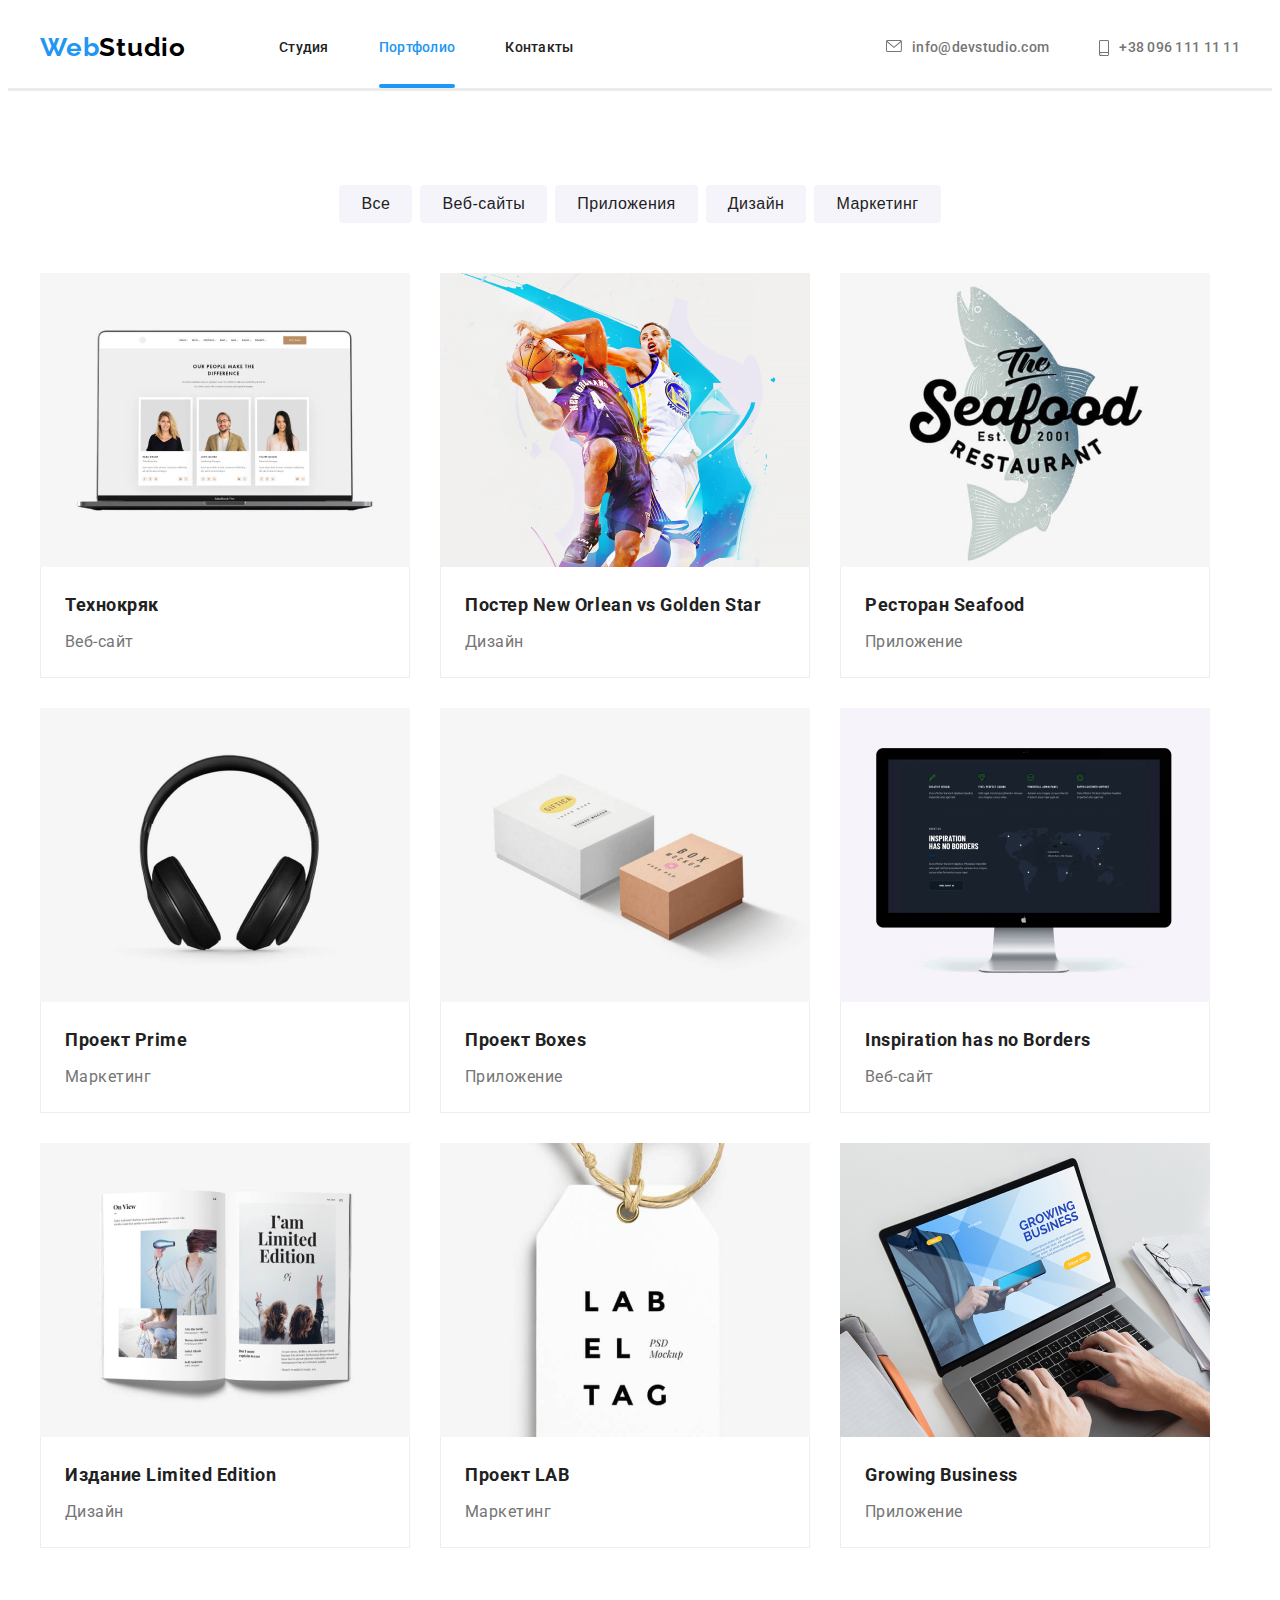
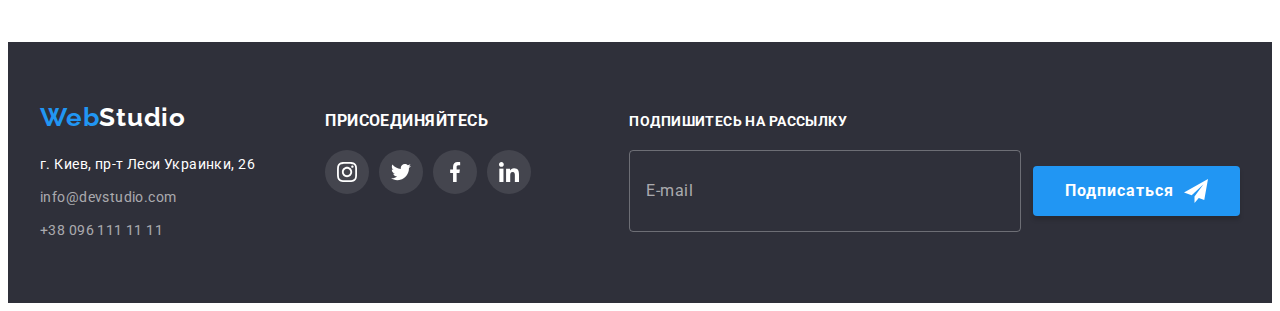
==== portfolio.html @ 28b3771f "added hw-06 files" ====
<!DOCTYPE html>
<html lang="ru">

<head>
    <meta charset="UTF-8">
    <meta http-equiv="X-UA-Compatible" content="IE=edge">
    <meta name="viewport" content="width=device-width, initial-scale=1.0">
    <title>Вебстудия</title>
    <link rel="stylesheet" href="https://cdnjs.cloudflare.com/ajax/libs/modern-normalize/1.0.0/modern-normalize.css"
        integrity="sha512-Zx6MlUMKSVJoQ+83OwhdILe8cSEsCzfqThJd7J/VA2UrK6Ctj85p+xzqfyuNXE5B1k25uUdmJ2OzItbBy9GHAQ=="
        crossorigin="anonymous" />
    <link rel="preconnect" href="https://fonts.gstatic.com">
    <link href="https://fonts.googleapis.com/css2?family=Raleway:wght@700&family=Roboto:wght@400;500;700;900&display=swap"
        rel="stylesheet">
    <link rel="stylesheet" href="./CSS/styles.css">
</head>
<body>
    <header class="header">
        <div class="container">
            <nav class="menu">
                <a class="link logo" href="index.html"><span class="logo-web-part">Web</span>Studio</a>
                <ul class="navigation-list list">
                    <li class="navigation-item">
                        <a class="navigation-link link" href="./index.html">Студия</a>
                    </li>
                    <li class="navigation-item">
                        <a class="active-navigation-link navigation-link link" href="./portfolio.html">Портфолио</a>
                    </li>
                    <li class="navigation-item">
                        <a class="navigation-link link" href="">Контакты</a>
                    </li>
                </ul>
            </nav>
            <ul class="contact-list list">
                <li class="header-contact">
                    <a class="header-contacts link" href="mailto:info@devstudio.com">
                        <svg width="16" height="12" class="contact-icons">
                            <use href="./images/sprite.svg#icon-envelope"></use>
                        </svg>
                        info@devstudio.com</a>
                </li>
                <li class="header-contact">
                    <a class="header-contacts link" href="tel:+380961111111">
                        <svg width="10" height="16" class="contact-icons">
                            <use href="./images/sprite.svg#icon-smartphone"></use>
                        </svg>
                        +38 096 111 11 11</a>
                </li>
            </ul>
            </div>
            </header>
    <main>
        <!-- PORTFOLIO -->
        <section class="section">
            <div class="container">
                <h1 class="portfolio visually-hidden">Портфолио</h1>
                <ul class="portfolio-btn-list list">
                    <li class="portfolio-btn-list-item">
                        <button class="portfolio-btn" type="button">Все</button>
                    </li>
                    <li class="portfolio-btn-list-item">
                        <button class="portfolio-btn" type="button">Веб-сайты</button>
                    </li>
                    <li class="portfolio-btn-list-item">
                        <button class="portfolio-btn" type="button">Приложения</button>
                    </li>
                    <li class="portfolio-btn-list-item">
                        <button class="portfolio-btn" type="button">Дизайн</button>
                    </li>
                    <li class="portfolio-btn-list-item">
                        <button class="portfolio-btn" type="button">Маркетинг</button>
                    </li>
                </ul>
                <ul class="portfolio-list list">
                    <li class="portfolio-list-item">
                        <a class="portfolio-item-link link" href="">
                            <div class="portfolio-overlay_container">
                            <img src="./images/portfolio/portfolio-1.jpg" alt="Ноутбук" width="370" height="294">
                            <p class="portfolio_overlay">
                                Технокряк это современная площадка распространения коронавируса. Компании используют эту платформу для цифрового
                                шпионажа и атак на защищённые сервера конкурентов.
                            </p>
                            </div>
                            <div class="portfolio-subtitle-wrapper">
                                <h2 class="portfolio-item">Технокряк</h2>
                                <p class="portfolio-subtitle">Веб-сайт</p>
                            </div>
                        </a>
                    </li>
                    <li class="portfolio-list-item">
                        <a class="portfolio-item-link link" href="">
                            <div class="portfolio-overlay_container">
                            <img src="./images/portfolio/portfolio-2.jpg" alt="Баскетболисты на постере" width="370" height="294">
                            <p class="portfolio_overlay">
                                Технокряк это современная площадка распространения коронавируса. Компании используют эту платформу для цифрового
                                шпионажа и атак на защищённые сервера конкурентов.
                            </p>
                            </div>
                            <div class="portfolio-subtitle-wrapper">
                                <h2 class="portfolio-item">Постер New Orlean vs Golden Star</h2>
                                <p class="portfolio-subtitle">Дизайн</p>
                            </div>
                        </a>
                    </li>
                    <li class="portfolio-list-item">
                        <a class="portfolio-item-link link" href="">
                            <div class="portfolio-overlay_container">
                            <img src="./images/portfolio/portfolio-3.jpg" alt="Логотип ресторана" width="370" height="294">
                            <p class="portfolio_overlay">
                                Технокряк это современная площадка распространения коронавируса. Компании используют эту платформу для цифрового
                                шпионажа и атак на защищённые сервера конкурентов.
                            </p>
                            </div>
                            <div class="portfolio-subtitle-wrapper">
                                <h2 class="portfolio-item">Ресторан Seafood</h2>
                                <p class="portfolio-subtitle">Приложение</p>
                            </div>
                        </a>
                    </li>
                    <li class="portfolio-list-item">
                        <a class="portfolio-item-link link" href="">
                            <div class="portfolio-overlay_container">
                            <img src="./images/portfolio/portfolio-4.jpg" alt="Наушники" width="370" height="294">
                            <p class="portfolio_overlay">
                                Технокряк это современная площадка распространения коронавируса. Компании используют эту платформу для цифрового
                                шпионажа и атак на защищённые сервера конкурентов.
                            </p>
                            </div>
                            <div class="portfolio-subtitle-wrapper">
                                <h2 class="portfolio-item">Проект Prime</h2>
                                <p class="portfolio-subtitle">Маркетинг</p>
                            </div>
                        </a>             
                        </li>
                    <li class="portfolio-list-item">
                        <a class="portfolio-item-link link" href="">
                            <div class="portfolio-overlay_container">
                            <img src="./images/portfolio/portfolio-5.jpg" alt="2 коробки" width="370" height="294">
                            <p class="portfolio_overlay">
                                Технокряк это современная площадка распространения коронавируса. Компании используют эту платформу для цифрового
                                шпионажа и атак на защищённые сервера конкурентов.
                            </p>
                            </div>
                            <div class="portfolio-subtitle-wrapper">
                                <h2 class="portfolio-item">Проект Boxes</h2>
                                <p class="portfolio-subtitle">Приложение</p>
                            </div>
                        </a>
                    </li>
                    <li class="portfolio-list-item">
                        <a class="portfolio-item-link link" href="">
                            <div class="portfolio-overlay_container">
                            <img src="./images/portfolio/portfolio-6.jpg" alt="Монитор" width="370" height="294">
                            <p class="portfolio_overlay">
                                Технокряк это современная площадка распространения коронавируса. Компании используют эту платформу для цифрового
                                шпионажа и атак на защищённые сервера конкурентов.
                            </p>
                            </div>
                            <div class="portfolio-subtitle-wrapper">
                                <h2 class="portfolio-item">Inspiration has no Borders</h2>
                                <p class="portfolio-subtitle">Веб-сайт</p>
                            </div>
                        </a>          
                    </li>
                    <li class="portfolio-list-item">
                        <a class="portfolio-item-link link" href="">
                            <div class="portfolio-overlay_container">
                            <img src="./images/portfolio/portfolio-7.jpg" alt="Разворот книги" width="370" height="294">
                            <p class="portfolio_overlay">
                                Технокряк это современная площадка распространения коронавируса. Компании используют эту платформу для цифрового
                                шпионажа и атак на защищённые сервера конкурентов.
                            </p>
                            </div>
                            <div class="portfolio-subtitle-wrapper">
                                <h2 class="portfolio-item">Издание Limited Edition</h2>
                                <p class="portfolio-subtitle">Дизайн</p>
                            </div>
                        </a>           
                    </li>
                    <li class="portfolio-list-item">
                        <a class="portfolio-item-link link" href="">
                            <div class="portfolio-overlay_container">
                            <img src="./images/portfolio/portfolio-8.jpg" alt="бирка на веревке" width="370" height="294">
                            <p class="portfolio_overlay">
                                Технокряк это современная площадка распространения коронавируса. Компании используют эту платформу для цифрового
                                шпионажа и атак на защищённые сервера конкурентов.
                            </p>
                            </div>
                            <div class="portfolio-subtitle-wrapper">
                                <h2 class="portfolio-item">Проект LAB</h2>
                                <p class="portfolio-subtitle">Маркетинг</p>
                            </div>
                        </a>              
                        </li>
                    <li class="portfolio-list-item">
                        <a class="portfolio-item-link link" href="">
                            <div class="portfolio-overlay_container">
                            <img src="./images/portfolio/portfolio-9.jpg" alt="работа за ноутбуком" width="370" height="294">
                            <p class="portfolio_overlay">
                                Технокряк это современная площадка распространения коронавируса. Компании используют эту платформу для цифрового
                                шпионажа и атак на защищённые сервера конкурентов.
                            </p>
                            </div>
                            <div class="portfolio-subtitle-wrapper">
                                <h2 class="portfolio-item">Growing Business</h2>
                                <p class="portfolio-subtitle">Приложение</p>
                            </div>
                        </a>
                    </li>
                </ul>
            </div>
        </section>
    </main>
    <footer class="footer">
        <div class="container">
            <div class="internal-links">
                <a class="link logo logo-footer" href="index.html"><span class="logo-web-part">Web</span>Studio</a>
                <address class="footer-contacts-list">
                    <ul class="list">
                        <li class="footer-contacts-list-item">
                            <a class="link address" href="https://goo.gl/maps/49gHyc8vdsA3i8d18"
                                rel="noopener noreferrer">г. Киев, пр-т
                                Леси Украинки, 26</a>
                        </li>
                        <li class="footer-contacts-list-item">
                            <a class="link footer-contacts" href="mailto:info@devstudio.com">info@devstudio.com</a>
                        </li>
                        <li class="footer-contacts-list-item">
                            <a class="link footer-contacts" href="tel:+380961111111">+38 096 111 11 11</a>
                        </li>
                    </ul>
                </address>
            </div>
            <div class="join-us-links-list">
                <h3 class="join-us-caption">Присоединяйтесь</h3>
                <ul class="footer-social-links-list list">
                    <li class="footer-social-link-item">
                        <a class="footer-social-link link" href="">
                            <svg class="footer-social-link-icon" width="20" height="20">
                                <use href="./images/sprite.svg#icon-instagram"></use>
                            </svg>
                        </a>
                    </li>
                    <li class="footer-social-link-item">
                        <a class="footer-social-link link" href="">
                            <svg class="footer-social-link-icon" width="20" height="20">
                                <use href="./images/sprite.svg#icon-twitter"></use>
                            </svg>
                        </a>
                    </li>
                    <li class="footer-social-link-item">
                        <a class="footer-social-link link" href="">
                            <svg class="footer-social-link-icon" width="20" height="20">
                                <use href="./images/sprite.svg#icon-facebook"></use>
                            </svg>
                        </a>
                    </li>
                    <li class="footer-social-link-item">
                        <a class="footer-social-link link" href="">
                            <svg class="footer-social-link-icon" width="20" height="20">
                                <use href="./images/sprite.svg#icon-linkedin"></use>
                            </svg>
                        </a>
                    </li>
                </ul>
            </div>
            <div class="subscribe-container">
                <p class="subscribe-caption">Подпишитесь на рассылку</p>
                <form class="subscribe" action="#" autocomplete="off">
                    <label>
                        <input class="subscribe-input" type="email" name="subscribe-email" placeholder="E-mail" required>
                    </label>
                    <button class="modal-btn" type="submit">
                        Подписаться
                        <svg class="telegram-img" width="24" height="24">
                            <use href="./images/sprite.svg#icon-icon-send"></use>
                        </svg>
                    </button>
                </form>
            </div>
        </div>
    </footer>
    </body>
    
    </html>
---- CSS/styles.css ----
:root {
  --main-font: 'Roboto', sans-serif;
  --main-color: #212121;
  --secondary-color: #757575;
  --accent-color: #2196f3;
  --accent-button: #188ce8;
  --main-lite-color: #ffffff;
  --background-light-color: #f5f4fa;
  --background-dark-color: #2f303a;
  --main-dark-color: #000000;
  --icon-color: #afb1b8;
  --time-function: cubic-bezier(0.4, 0, 0.2, 1);
}

p,
h1,
h2,
h3,
h4,
h5,
h6 {
  margin: 0;
}

ul,
ol {
  padding: 0;
  margin: 0;
}

img {
  display: block;
  max-width: 100%;
  height: auto;
}

.visually-hidden {
  position: absolute;
  width: 1px;
  height: 1px;
  margin: -1px;
  padding: 0;
  overflow: hidden;
  border: 0;
  clip: rect(0, 0, 0, 0);
}

body {
  font-family: var(--main-font);
  color: var(--main-color);
  background-color: var(-main-lite-color);
  font-size: 14px;
}

*::before,
*::after {
  box-sizing: border-box;
}

.link {
  text-decoration: none;
}

.list {
  list-style: none;
}

/* Цвет контура при фокусе заменен на акцентный цвет для поддержания стилистики сайта) */
/* :focus {
  outline-color: var(--accent-color);
} */

/* ================COMPONENTS============= */
.logo {
  font-family: 'Raleway', sans-serif;
  font-weight: 700;
  font-size: 26px;
  line-height: 1.19;
  color: var(--main-dark-color);
  letter-spacing: 0.03em;
}

.logo-footer {
  color: var(--main-lite-color);
}

.logo-web-part {
  color: var(--accent-color);
}

.title {
  font-weight: 700;
  font-size: 36px;
  line-height: 1.17;
  letter-spacing: 0.03em;
  margin: 0 auto 50px;
  text-align: center;
}

.container {
  width: 1200px;
  margin: 0 auto;
  padding: 0 15px;
}

.section {
  padding: 94px 0px;
}

/* hover/focus link-stile*/
.header-contacts:hover,
.header-contacts:focus,
.navigation-link:hover,
.navigation-link:focus,
.address:hover,
.address:focus,
.footer-contacts:hover,
.footer-contacts:focus {
  color: var(--accent-color);
}

/* ================END COMPONENTS============= */

/* ================HEADER============= */
.header {
  background-color: var(--main-lite-color);
  border-bottom: #ececec solid;
}
.header .container {
  display: flex;
  align-items: center;
}

.header .logo {
  margin-right: 93px;
  display: block;
  padding-top: 24px;
  padding-bottom: 25px;
}

.menu {
  display: flex;
  align-items: center;
}

.navigation-list {
  display: flex;
}

.navigation-link {
  display: block;
  font-weight: 500;
  line-height: 1.14;
  letter-spacing: 0.02em;
  color: var(--main-color);
  padding: 32px 0;
  transition: color 250ms --time-function;
  position: relative;
}

.navigation-item:not(:last-child) {
  margin-right: 50px;
}

.active-navigation-link {
  color: var(--accent-color);
  /* position: relative; */
}

.navigation-link::after {
  content: '';
  background-color: var(--accent-color);
  display: block;
  width: 100%;
  height: 4px;
  border-radius: 2px;
  position: absolute;
  bottom: 0;
  transform: scaleX(0);
  transition: transform 250ms;
}

.navigation-link:hover::after,
.navigation-link:focus::after {
  transform: scaleX(1);
}

.active-navigation-link::after {
  content: '';
  background-color: var(--accent-color);
  display: block;
  width: 100%;
  height: 4px;
  border-radius: 2px;
  position: absolute;
  bottom: 0;
  transform: scale(1);
}

.contact-list {
  display: flex;
  margin-left: auto;
}

.contact-icons {
  vertical-align: middle;
  margin-right: 10px;
  fill: currentColor;
}

.header-contact:not(:last-child) {
  margin-right: 50px;
}

.header-contacts {
  display: flex;
  font-weight: 500;
  line-height: 1.14;
  letter-spacing: 0.02em;
  color: var(--secondary-color);
  padding: 32px 0;
  transition: color 250ms --time-function;
}

/* ================END HEADER============= */

/* ================HERO============= */
.hero {
  background-color: var(--background-dark-color);
  background-image: linear-gradient(
      rgba(47, 48, 58, 0.4),
      rgba(47, 48, 58, 0.4)
    ),
    url(../images/hero/hero-bcgr-img.jpg);
  padding: 200px 0;
  max-width: 1600px;
  background-repeat: no-repeat;
  background-size: cover;
  margin: 0 auto;
}

.main-title {
  font-weight: 900;
  font-size: 44px;
  line-height: 1.36;
  letter-spacing: 0.06em;
  text-transform: uppercase;
  color: var(--main-lite-color);
  width: 696px;
  text-align: center;
  margin: 0 auto;
}

.modal-btn {
  display: block;
  background-color: var(--accent-color);
  font-weight: 700;
  font-size: 16px;
  line-height: 1.87;
  align-items: center;
  text-align: center;
  letter-spacing: 0.06em;
  color: var(--main-lite-color);
  font-family: inherit;
  border: 0;
  border-radius: 4px;
  min-width: 200px;
  padding: 10px 32px;
  margin: 30px auto 0;
  transition: background-color 250ms --time-function;
  box-shadow: 0px 4px 4px rgba(0, 0, 0, 0.15);
}

.modal-btn:hover,
.modal-btn:focus {
  background-color: var(--accent-button);
  cursor: pointer;
}

/* ================END HERO============= */

/* ================ABOUT============= */
.about-list {
  display: flex;
}

.about-element {
  width: 270px;
}

.about-element:not(:last-child) {
  margin-right: 30px;
}

.about-img-containers {
  display: flex;
  justify-content: center;
  align-items: center;
  border-radius: 4px;
  height: 120px;
  margin-bottom: 30px;
  background-color: var(--background-light-color);
}

.about-list-item {
  font-weight: 700;
  line-height: 1.14;
  letter-spacing: 0.03em;
  text-transform: uppercase;
  margin-bottom: 10px;
}

.about-list-text {
  font-weight: 400;
  line-height: 1.71;
  letter-spacing: 0.03em;
  color: var(--secondary-color);
}

/* ================END ABOUT============= */

/* ================WHAT WE DO============= */
.section + .what-we-do {
  padding-top: 0;
}

.we-do-list {
  display: flex;
  justify-content: space-between;
}

.we-do_item {
  position: relative;
}

.we-do_decription {
  display: flex;
  position: absolute;
  width: 100%;
  height: 70px;
  justify-content: center;
  align-items: center;
  font-weight: 700;
  font-size: 14px;
  line-height: 1.14;
  letter-spacing: 0.03em;
  color: var(--main-lite-color);
  text-align: center;
  text-transform: uppercase;
  bottom: 0;
  left: 0;
  background: rgba(47, 48, 58, 0.8);
}

/* ================WHAT WE DO============= */

/* ================TEAM============= */
.team-list {
  display: flex;
  flex-wrap: wrap;
  margin-left: -30px;
  margin-top: -30px;
}

.team-member-card {
  flex-basis: calc (100% / 4 - 30px);
  margin-left: 30px;
  margin-top: 30px;
  background-color: var(--main-lite-color);
  border-radius: 0px 0px 4px 4px;
  box-shadow: 0px 1px 3px rgba(0, 0, 0, 0.12), 0px 1px 1px rgba(0, 0, 0, 0.14),
    0px 2px 1px rgba(0, 0, 0, 0.2);
  width: 270px;
}

.team-member-wrapper {
  padding: 30px 32px;
}

.team-members {
  font-weight: 500;
  font-size: 16px;
  line-height: 1.19;
  letter-spacing: 0.03em;
  text-align: center;
}

.member-porofession {
  font-weight: 400;
  font-size: 16px;
  line-height: 1.19;
  letter-spacing: 0.03em;
  color: var(--secondary-color);
  text-align: center;
  margin-top: 10px;
}

.team {
  background-color: var(--background-light-color);
}

.social-links-list {
  display: flex;
  margin-top: 16px;
  justify-content: space-between;
}

.social-link {
  display: flex;
  justify-content: center;
  align-items: center;
  border-radius: 50%;
  width: 44px;
  height: 44px;
  color: var(--icon-color);
  transition: background-color 250ms --time-function,
    color 250ms --time-function;
}

.social-link-icon {
  fill: currentColor;
}

.social-link:hover,
.social-link:focus {
  background-color: var(--accent-color);
  color: var(--main-lite-color);
}

/* ================END TEAM============= */

/* ================CLIENTS============= */
.clients-list {
  display: flex;
  justify-content: space-between;
}

.client-link {
  display: flex;
  justify-content: center;
  align-items: center;
  width: 170px;
  height: 90px;
  border: 1px solid var(--icon-color);
  border-radius: 4px;
  color: var(--icon-color);
  transition: border-color 250ms --time-function, color 250ms --time-function;
}

.client-icon {
  fill: currentColor;
}

.client-link:hover,
.client-link:focus {
  border-color: var(--accent-color);
  color: var(--accent-color);
}

/* ================END CLIENTS============= */

/* ================FOOTER============= */
.footer {
  padding: 60px 0;
  background-color: var(--background-dark-color);
}

.footer .container {
  display: flex;
  align-items: baseline;
}

.internal-links {
  margin-right: 70px;
}

.footer-contacts-list {
  display: block;
  font-style: normal;
  font-weight: 400;
  line-height: 1.71;
  letter-spacing: 0.03em;
  margin-top: 20px;
}

.address {
  color: var(--main-lite-color);
  transition: color 250ms --time-function;
}

.footer-contacts {
  display: block;
  font-weight: 400;
  line-height: 1.71;
  letter-spacing: 0.03em;
  color: rgba(255, 255, 255, 0.6);
  transition: color 250ms --time-function;
}

.footer-contacts-list-item:not(:last-child) {
  margin-bottom: 9px;
}

.join-us-links-list {
  width: 206px;
  height: 80px;
}

.join-us-caption {
  font-weight: 700;
  line-height: 1.14;
  letter-spacing: 0.03em;
  text-transform: uppercase;
  margin-bottom: 20px;
  color: var(--main-lite-color);
}

.footer-social-links-list {
  display: flex;
  justify-content: space-between;
}

.footer-social-link {
  display: flex;
  width: 44px;
  height: 44px;
  border-radius: 50%;
  justify-content: center;
  align-items: center;
  background: rgba(255, 255, 255, 0.1);
  transition: background-color 250ms --time-function;
}

.footer-social-link-icon {
  fill: var(--main-lite-color);
}

.footer-social-link:hover,
.footer-social-link:focus {
  background-color: var(--accent-color);
}

.subscribe-container {
  margin-left: auto;
}

.subscribe-caption {
  font-weight: 700;
  line-height: 1.14;
  letter-spacing: 0.03em;
  text-transform: uppercase;
  margin-bottom: 20px;
  color: var(--main-lite-color);
}

.subscribe {
  display: flex;
  align-items: center;
}

.subscribe-input {
  display: block;
  width: 358px;
  height: 50px;
  border: 1px solid rgba(255, 255, 255, 0.3);
  border-radius: 4px;
  background-color: transparent;
  padding: 15px 16px;
  margin-right: 12px;
  color: var(--main-lite-color);
  font-family: inherit;
  font-weight: 400;
  font-size: 16px;
  line-height: 1.25;
  letter-spacing: 0.03em;
  transition: border-color 250ms var(--time-function);
}

.subscribe-input::placeholder {
  color: rgba(255, 255, 255, 0.6);
}

.subscribe-input:focus {
  border-color: var(--accent-color);
  outline: none;
}

.subscribe .modal-btn {
  display: flex;
  align-items: center;
  margin-top: 0;
}

.telegram-img {
  margin-left: 10px;
}
/* ================END FOOTER============= */

/* *************** portfolio.html **************** */

/* ================PORTFOLIO============= */

.portfolio-btn-list {
  display: flex;
  justify-content: center;
  margin-bottom: 50px;
}

.portfolio-btn {
  font-weight: 500;
  font-size: 16px;
  line-height: 1.63;
  text-align: center;
  letter-spacing: 0.03em;
  color: var(--main-color);
  border: 0;
  background-color: var(--background-light-color);
  border-radius: 4px;
  padding: 6px 22px;
  transition: color 250ms --time-function,
    background-color 250ms --time-function, box-shadow 250ms --time-function;
}

.portfolio-btn-list-item:not(:last-child) {
  margin-right: 8px;
}

.portfolio-btn:hover,
.portfolio-btn:focus {
  color: var(--main-lite-color);
  cursor: pointer;
  background-color: var(--accent-color);
  box-shadow: 0px 3px 1px rgba(0, 0, 0, 0.1), 0px 1px 2px rgba(0, 0, 0, 0.08),
    0px 2px 2px rgba(0, 0, 0, 0.12);
}

.portfolio-list {
  display: flex;
  flex-wrap: wrap;
  margin-left: -30px;
  margin-top: -30px;
}

.portfolio-list-item {
  margin-left: 30px;
  margin-top: 30px;
  flex-basis: calc (100% / 3 - 30px);
}

.portfolio-item-link {
  display: block;
  transition: box-shadow 250ms --time-function;
}

.portfolio-item-link:hover,
.portfolio-item-link:focus {
  box-shadow: 0px 1px 1px rgba(0, 0, 0, 0.12), 0px 4px 4px rgba(0, 0, 0, 0.06),
    1px 4px 6px rgba(0, 0, 0, 0.16);
}

.portfolio-overlay_container {
  position: relative;
  overflow: hidden;
}

.portfolio_overlay {
  position: absolute;
  height: 294px;
  left: 0;
  top: 0;
  transform: translateY(101%);
  transition: transform 250ms;
  background: rgba(33, 150, 243, 0.9);
  width: 370px;
  padding: 63px 24px;
  font-size: 18px;
  line-height: 1.56;
  vertical-align: top;
  letter-spacing: 0.03em;
  color: var(--main-lite-color);
  overflow: auto;
  /* overflow: hidden; */
}

.portfolio-item-link:hover .portfolio_overlay,
.portfolio-item-link:focus .portfolio_overlay {
  transform: translateY(0);
}

.portfolio-subtitle-wrapper {
  border: 1px solid #eeeeee;
  border-top: none;
  padding: 20px 24px;
}

.portfolio-item {
  font-weight: 700;
  font-size: 18px;
  line-height: 2;
  letter-spacing: 0.03em;
  margin-bottom: 4px;
  color: var(--main-color);
}

.portfolio-subtitle {
  font-size: 16px;
  line-height: 1.87;
  letter-spacing: 0.03em;
  color: var(--secondary-color);
}
/* ================END PORTFOLIO============= */

/* ================MODAL BTN============= */
.backdrop {
  position: fixed;
  top: 0;
  left: 0;
  width: 100vw;
  height: 100vh;
  background-color: rgba(0, 0, 0, 0.5);
}

.is-hidden {
  opacity: 0;
  visibility: hidden;
  pointer-events: none;
  transition: 250ms;
}

.is-hidden .modal {
  transform: translate(-50%, -50%) scale(0.5);
}

.modal {
  position: absolute;
  width: 528px;
  height: 581px;
  background-color: var(--main-lite-color);
  left: 50%;
  top: 50%;
  transform: translate(-50%, -50%) scale(1);
  box-shadow: 0px 1px 3px rgba(0, 0, 0, 0.12), 0px 1px 1px rgba(0, 0, 0, 0.14),
    0px 2px 1px rgba(0, 0, 0, 0.2);
  border-radius: 4px;
  transition: transform 250ms --time-function;
}

.modal-form {
  display: flex;
  flex-direction: column;
  padding: 40px;
}

.modal-form-name {
  font-weight: bold;
  font-size: 20px;
  line-height: 23px;
  text-align: center;
  letter-spacing: 0.03em;
  color: var(--main-color);
  margin-bottom: 12px;
}

.modal-form_input {
  width: 100%;
  height: 40px;
  border: 1px solid rgba(33, 33, 33, 0.2);
  border-radius: 4px;
  padding-left: 42px;
  transition: border-color 250ms var(--time-function);
}

.modal-form_input:focus,
.modal-form_textarea:focus {
  outline: none;
  border-color: var(--accent-color);
}

.modal-form_input:focus + .modal-form_icon {
  fill: var(--accent-color);
}

.acceptanse {
  display: flex;
  align-items: center;
  font-family: inherit;
  font-weight: 400;
  font-size: 14px;
  line-height: 1.71;
  letter-spacing: 0.03em;
  color: var(--secondary-color);
}

.acceptanse::before {
  content: '';
  display: block;
  height: 16px;
  width: 16px;
  border: 1px solid var(--main-color);
  border-radius: 2px;
  margin-right: 7px;
}

.therm-checkbox:checked + .acceptanse::before {
  background-image: url('../images/Vector.svg');
  background-repeat: no-repeat;
  background-position: center;
  background-color: var(--accent-color);
  border-color: var(--accent-color);
}

.therm-checkbox:focus + .acceptanse::before {
  border-color: var(--accent-color);
}

.terms-link {
  font-family: inherit;
  font-weight: 400;
  font-size: 14px;
  line-height: 1.71;
  letter-spacing: 0.03em;
  color: var(--accent-color);
}

.modal-form_label {
  font-family: inherit;
  font-weight: 400;
  font-size: 12px;
  line-height: 1.17;
  letter-spacing: 0.01em;
  color: var(--secondary-color);
  margin-bottom: 4px;
}

.modal-form_input-wrapper {
  margin-bottom: 10px;
  position: relative;
}

.modal-form_icon {
  position: absolute;
  left: 12px;
  top: 50%;
  transform: translateY(-50%);
  transition: fill 250ms var(--time-function);
}

form .modal-btn {
  align-self: center;
}

.modal-form_textarea {
  width: 100%;
  height: 120px;
  border: 1px solid rgba(33, 33, 33, 0.2);
  border-radius: 4px;
  padding: 12px 16px;
  margin-bottom: 20px;
  resize: none;
}

.modal-form_textarea::placeholder {
  color: rgba(117, 117, 117, 0.5);
}

.modal-checkbox_line {
  display: flex;
  margin-left: auto;
  margin-right: auto;
}

.close_modal-btn_button {
  position: absolute;
  display: flex;
  justify-content: center;
  align-items: center;
  border-radius: 50%;
  width: 30px;
  height: 30px;
  background: var(--main-lite-color);
  border: 1px solid rgba(0, 0, 0, 0.1);
  cursor: pointer;
  top: 8px;
  right: 8px;
  transition: fill 250ms var(--time-function);
}

.close_modal-btn_button:focus,
.close_modal-btn_button:hover {
  fill: var(--accent-color);
}
/* ================END MODAL BTN============= */ ;
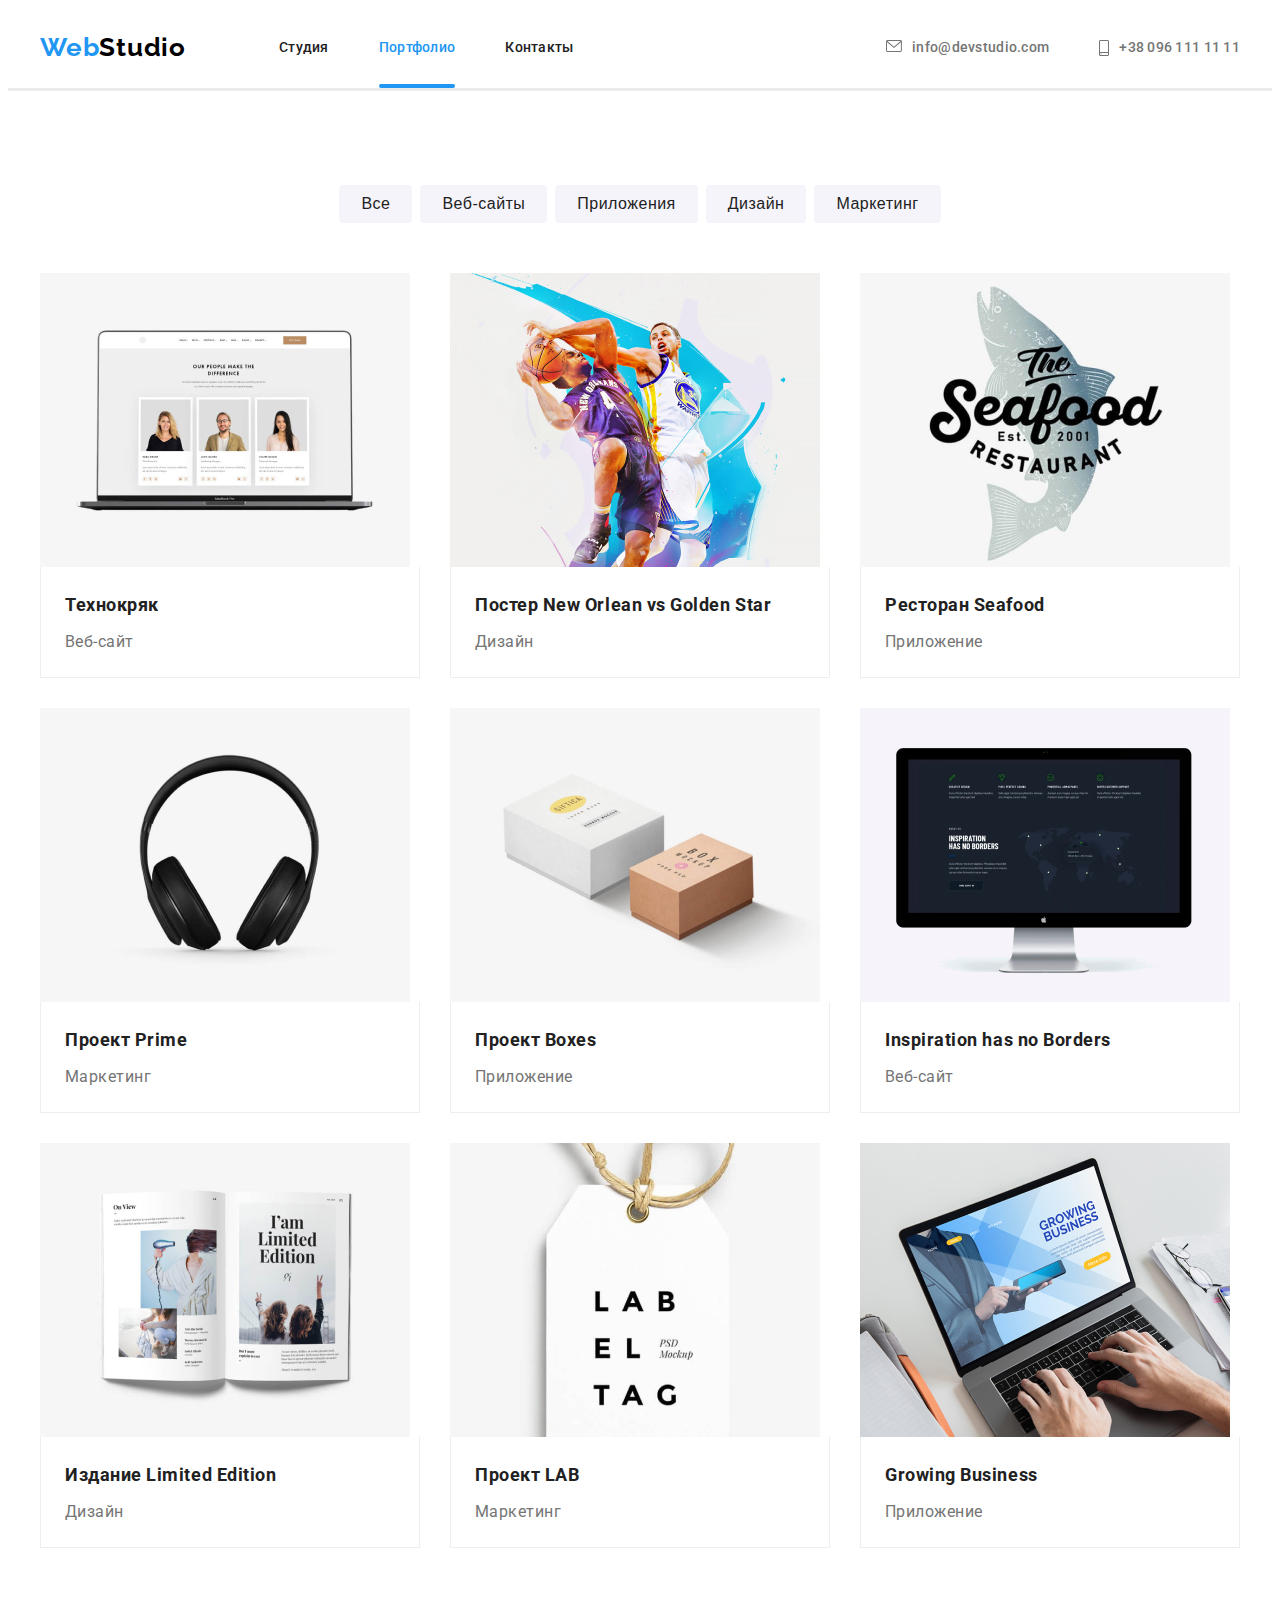
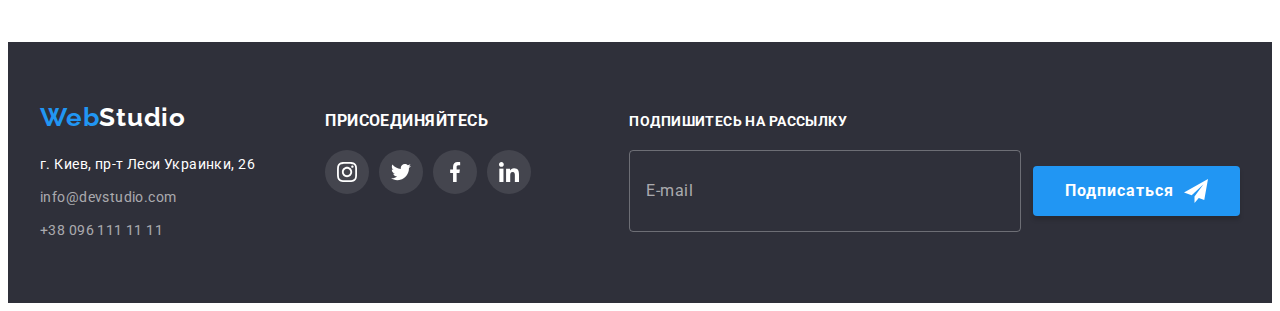
==== commit 6103625f: "stiles in .scss" ====
--- a/portfolio.html
+++ b/portfolio.html
@@ -12,6 +12,7 @@
     <link rel="preconnect" href="https://fonts.gstatic.com">
     <link href="https://fonts.googleapis.com/css2?family=Raleway:wght@700&family=Roboto:wght@400;500;700;900&display=swap"
         rel="stylesheet">
+    <link rel="stylesheet" href="./CSS/main.min.css">
     <link rel="stylesheet" href="./CSS/styles.css">
 </head>
 <body>
@@ -211,75 +212,76 @@
             </div>
         </section>
     </main>
-    <footer class="footer">
-        <div class="container">
-            <div class="internal-links">
-                <a class="link logo logo-footer" href="index.html"><span class="logo-web-part">Web</span>Studio</a>
-                <address class="footer-contacts-list">
-                    <ul class="list">
-                        <li class="footer-contacts-list-item">
-                            <a class="link address" href="https://goo.gl/maps/49gHyc8vdsA3i8d18"
-                                rel="noopener noreferrer">г. Киев, пр-т
-                                Леси Украинки, 26</a>
-                        </li>
-                        <li class="footer-contacts-list-item">
-                            <a class="link footer-contacts" href="mailto:info@devstudio.com">info@devstudio.com</a>
-                        </li>
-                        <li class="footer-contacts-list-item">
-                            <a class="link footer-contacts" href="tel:+380961111111">+38 096 111 11 11</a>
+        <!--FOOTER-->
+        <footer class="footer">
+            <div class="container">
+                <div class="internal-links">
+                    <a class="link logo logo-footer" href="index.html"><span class="logo-web-part">Web</span>Studio</a>
+                    <address class="footer-contacts-list">
+                        <ul class="list">
+                            <li class="footer-contacts-list-item">
+                                <a class="link address" href="https://goo.gl/maps/49gHyc8vdsA3i8d18"
+                                    rel="noopener noreferrer">г. Киев, пр-т
+                                    Леси Украинки, 26</a>
+                            </li>
+                            <li class="footer-contacts-list-item">
+                                <a class="link footer-contacts" href="mailto:info@devstudio.com">info@devstudio.com</a>
+                            </li>
+                            <li class="footer-contacts-list-item">
+                                <a class="link footer-contacts" href="tel:+380961111111">+38 096 111 11 11</a>
+                            </li>
+                        </ul>
+                    </address>
+                </div>
+                <div class="join-us-links-list">
+                    <h3 class="join-us-caption">Присоединяйтесь</h3>
+                    <ul class="footer-social-links-list list">
+                        <li class="footer-social-link-item">
+                            <a class="footer__social-link social-link link" href="">
+                                <svg class="footer-social-link-icon" width="20" height="20">
+                                    <use href="./images/sprite.svg#icon-instagram"></use>
+                                </svg>
+                            </a>
+                        </li>
+                        <li class="footer-social-link-item">
+                            <a class="footer__social-link social-link link" href="">
+                                <svg class="footer-social-link-icon" width="20" height="20">
+                                    <use href="./images/sprite.svg#icon-twitter"></use>
+                                </svg>
+                            </a>
+                        </li>
+                        <li class="footer-social-link-item">
+                            <a class="footer__social-link social-link link" href="">
+                                <svg class="footer-social-link-icon" width="20" height="20">
+                                    <use href="./images/sprite.svg#icon-facebook"></use>
+                                </svg>
+                            </a>
+                        </li>
+                        <li class="footer-social-link-item">
+                            <a class="footer__social-link social-link link" href="">
+                                <svg class="footer-social-link-icon" width="20" height="20">
+                                    <use href="./images/sprite.svg#icon-linkedin"></use>
+                                </svg>
+                            </a>
                         </li>
                     </ul>
-                </address>
+                </div>
+                <div class="subscribe-container">
+                    <p class="subscribe-caption">Подпишитесь на рассылку</p>
+                    <form class="subscribe" action="#" autocomplete="off">
+                        <label>
+                            <input class="subscribe-input" type="email" name="subscribe-email" placeholder="E-mail" required>
+                        </label>
+                        <button class="modal-btn" type="submit">
+                            Подписаться
+                            <svg class="telegram-img" width="24" height="24">
+                                <use href="./images/sprite.svg#icon-icon-send"></use>
+                            </svg>
+                        </button>
+                    </form>
+                </div>
             </div>
-            <div class="join-us-links-list">
-                <h3 class="join-us-caption">Присоединяйтесь</h3>
-                <ul class="footer-social-links-list list">
-                    <li class="footer-social-link-item">
-                        <a class="footer-social-link link" href="">
-                            <svg class="footer-social-link-icon" width="20" height="20">
-                                <use href="./images/sprite.svg#icon-instagram"></use>
-                            </svg>
-                        </a>
-                    </li>
-                    <li class="footer-social-link-item">
-                        <a class="footer-social-link link" href="">
-                            <svg class="footer-social-link-icon" width="20" height="20">
-                                <use href="./images/sprite.svg#icon-twitter"></use>
-                            </svg>
-                        </a>
-                    </li>
-                    <li class="footer-social-link-item">
-                        <a class="footer-social-link link" href="">
-                            <svg class="footer-social-link-icon" width="20" height="20">
-                                <use href="./images/sprite.svg#icon-facebook"></use>
-                            </svg>
-                        </a>
-                    </li>
-                    <li class="footer-social-link-item">
-                        <a class="footer-social-link link" href="">
-                            <svg class="footer-social-link-icon" width="20" height="20">
-                                <use href="./images/sprite.svg#icon-linkedin"></use>
-                            </svg>
-                        </a>
-                    </li>
-                </ul>
-            </div>
-            <div class="subscribe-container">
-                <p class="subscribe-caption">Подпишитесь на рассылку</p>
-                <form class="subscribe" action="#" autocomplete="off">
-                    <label>
-                        <input class="subscribe-input" type="email" name="subscribe-email" placeholder="E-mail" required>
-                    </label>
-                    <button class="modal-btn" type="submit">
-                        Подписаться
-                        <svg class="telegram-img" width="24" height="24">
-                            <use href="./images/sprite.svg#icon-icon-send"></use>
-                        </svg>
-                    </button>
-                </form>
-            </div>
-        </div>
-    </footer>
+        </footer>
     </body>
     
     </html>--- a/CSS/main.min.css
+++ b/CSS/main.min.css
@@ -0,0 +1,9 @@
+:root{--main-font: 'Roboto', sans-serif;--main-color: #212121;--secondary-color: #757575;--accent-color: #2196f3;--accent-button: #188ce8;--main-lite-color: #ffffff;--background-light-color: #f5f4fa;--background-dark-color: #2f303a;--main-dark-color: #000000;--icon-color: #afb1b8;--time-function: cubic-bezier(0.4, 0, 0.2, 1)}.visually-hidden{position:absolute;width:1px;height:1px;margin:-1px;padding:0;overflow:hidden;border:0;clip:rect(0, 0, 0, 0)}p,h1,h2,h3,h4,h5,h6{margin:0}ul,ol{padding:0;margin:0}img{display:block;max-width:100%;height:auto}body{font-family:var(--main-font);color:var(--main-color);background-color:var(-main-lite-color);font-size:14px}*::before,*::after{-webkit-box-sizing:border-box;box-sizing:border-box}.link{text-decoration:none}.list{list-style:none}.section{padding:94px 0px}.container{width:1200px;margin:0 auto;padding:0 15px}.logo{font-family:'Raleway', sans-serif;font-weight:700;font-size:26px;line-height:1.19;color:var(--main-dark-color);letter-spacing:0.03em}.header .logo{margin-right:93px;display:block;padding-top:24px;padding-bottom:25px}.logo-footer{color:var(--main-lite-color)}.logo-web-part{color:var(--accent-color)}.title{font-weight:700;font-size:36px;line-height:1.17;letter-spacing:0.03em;margin:0 auto 50px;text-align:center}.social-links-list{display:-webkit-box;display:-ms-flexbox;display:flex;margin-top:16px;-webkit-box-pack:justify;-ms-flex-pack:justify;justify-content:space-between}.social-link{display:-webkit-box;display:-ms-flexbox;display:flex;-webkit-box-pack:center;-ms-flex-pack:center;justify-content:center;-webkit-box-align:center;-ms-flex-align:center;align-items:center;border-radius:50%;width:44px;height:44px}.team__social-link{color:var(--icon-color);-webkit-transition:background-color 250ms --time-function,+ color 250ms --time-function;transition:background-color 250ms --time-function,+ color 250ms --time-function}.team__social-link:hover,.team__social-link:focus{background-color:var(--accent-color);color:var(--main-lite-color)}.social-link-icon{fill:currentColor}.footer-social-links-list{display:-webkit-box;display:-ms-flexbox;display:flex;-webkit-box-pack:justify;-ms-flex-pack:justify;justify-content:space-between}.footer__social-link{background:rgba(255,255,255,0.1);-webkit-transition:background-color 250ms --time-function;transition:background-color 250ms --time-function}.footer__social-link:hover,.footer__social-link:focus{background-color:var(--accent-color)}.footer-social-link-icon{fill:var(--main-lite-color)}.subscribe-container{margin-left:auto}.subscribe-caption{font-weight:700;line-height:1.14;letter-spacing:0.03em;text-transform:uppercase;margin-bottom:20px;color:var(--main-lite-color)}.subscribe{display:-webkit-box;display:-ms-flexbox;display:flex;-webkit-box-align:center;-ms-flex-align:center;align-items:center}.subscribe-input{display:block;width:358px;height:50px;border:1px solid rgba(255,255,255,0.3);border-radius:4px;background-color:transparent;padding:15px 16px;margin-right:12px;color:var(--main-lite-color);font-family:inherit;font-weight:400;font-size:16px;line-height:1.25;letter-spacing:0.03em;-webkit-transition:border-color 250ms var(--time-function);transition:border-color 250ms var(--time-function)}.subscribe-input::-webkit-input-placeholder{color:rgba(255,255,255,0.6)}.subscribe-input:-ms-input-placeholder{color:rgba(255,255,255,0.6)}.subscribe-input::-ms-input-placeholder{color:rgba(255,255,255,0.6)}.subscribe-input::placeholder{color:rgba(255,255,255,0.6)}.subscribe-input:focus{border-color:var(--accent-color);outline:none}.subscribe .modal-btn{display:-webkit-box;display:-ms-flexbox;display:flex;-webkit-box-align:center;-ms-flex-align:center;align-items:center;margin-top:0}.telegram-img{margin-left:10px}.modal-btn{display:block;background-color:var(--accent-color);font-weight:700;font-size:16px;line-height:1.87;-webkit-box-align:center;-ms-flex-align:center;align-items:center;text-align:center;letter-spacing:0.06em;color:var(--main-lite-color);font-family:inherit;border:0;border-radius:4px;min-width:200px;padding:10px 32px;margin:30px auto 0;-webkit-transition:background-color 250ms --time-function;transition:background-color 250ms --time-function;-webkit-box-shadow:0px 4px 4px rgba(0,0,0,0.15);box-shadow:0px 4px 4px rgba(0,0,0,0.15)}.modal-btn:hover,.modal-btn:focus{background-color:var(--accent-button);cursor:pointer}.backdrop{position:fixed;top:0;left:0;width:100vw;height:100vh;background-color:rgba(0,0,0,0.5)}.is-hidden{opacity:0;visibility:hidden;pointer-events:none;-webkit-transition:250ms;transition:250ms}.is-hidden .modal{-webkit-transform:translate(-50%, -50%) scale(0.5);transform:translate(-50%, -50%) scale(0.5)}.modal{position:absolute;width:528px;height:581px;background-color:var(--main-lite-color);left:50%;top:50%;-webkit-transform:translate(-50%, -50%) scale(1);transform:translate(-50%, -50%) scale(1);-webkit-box-shadow:0px 1px 3px rgba(0,0,0,0.12),0px 1px 1px rgba(0,0,0,0.14),0px 2px 1px rgba(0,0,0,0.2);box-shadow:0px 1px 3px rgba(0,0,0,0.12),0px 1px 1px rgba(0,0,0,0.14),0px 2px 1px rgba(0,0,0,0.2);border-radius:4px;-webkit-transition:-webkit-transform 250ms var(--time-function);transition:-webkit-transform 250ms var(--time-function);transition:transform 250ms var(--time-function);transition:transform 250ms var(--time-function), -webkit-transform 250ms var(--time-function)}.close_modal-btn_button{position:absolute;display:-webkit-box;display:-ms-flexbox;display:flex;-webkit-box-pack:center;-ms-flex-pack:center;justify-content:center;-webkit-box-align:center;-ms-flex-align:center;align-items:center;border-radius:50%;width:30px;height:30px;background:var(--main-lite-color);border:1px solid rgba(0,0,0,0.1);cursor:pointer;top:8px;right:8px;-webkit-transition:fill 250ms var(--time-function);transition:fill 250ms var(--time-function)}.close_modal-btn_button:focus,.close_modal-btn_button:hover{fill:var(--accent-color)}.modal-form{display:-webkit-box;display:-ms-flexbox;display:flex;-webkit-box-orient:vertical;-webkit-box-direction:normal;-ms-flex-direction:column;flex-direction:column;padding:40px}.modal-form-name{font-weight:bold;font-size:20px;line-height:23px;text-align:center;letter-spacing:0.03em;color:var(--main-color);margin-bottom:12px}.modal-form_input{width:100%;height:40px;border:1px solid rgba(33,33,33,0.2);border-radius:4px;padding-left:42px;-webkit-transition:border-color 250ms var(--time-function);transition:border-color 250ms var(--time-function)}.modal-form_input:focus,.modal-form_textarea:focus{outline:none;border-color:var(--accent-color)}.modal-form_input:focus+.modal-form_icon{fill:var(--accent-color)}.acceptanse{display:-webkit-box;display:-ms-flexbox;display:flex;-webkit-box-align:center;-ms-flex-align:center;align-items:center;font-family:inherit;font-weight:400;font-size:14px;line-height:1.71;letter-spacing:0.03em;color:var(--secondary-color)}.acceptanse::before{content:'';display:block;height:16px;width:16px;border:1px solid var(--main-color);border-radius:2px;margin-right:7px}.therm-checkbox:checked+.acceptanse::before{background-image:url("../images/Vector.svg");background-repeat:no-repeat;background-position:center;background-color:var(--accent-color);border-color:var(--accent-color)}.therm-checkbox:focus+.acceptanse::before{border-color:var(--accent-color)}.terms-link{font-family:inherit;font-weight:400;font-size:14px;line-height:1.71;letter-spacing:0.03em;color:var(--accent-color)}.modal-form_label{font-family:inherit;font-weight:400;font-size:12px;line-height:1.17;letter-spacing:0.01em;color:var(--secondary-color);margin-bottom:4px}.modal-form_input-wrapper{margin-bottom:10px;position:relative}.modal-form_icon{position:absolute;left:12px;top:50%;-webkit-transform:translateY(-50%);transform:translateY(-50%);-webkit-transition:fill 250ms var(--time-function);transition:fill 250ms var(--time-function)}form .modal-btn{-ms-flex-item-align:center;-ms-grid-row-align:center;align-self:center}.modal-form_textarea{width:100%;height:120px;border:1px solid rgba(33,33,33,0.2);border-radius:4px;padding:12px 16px;margin-bottom:20px;resize:none}.modal-form_textarea::-webkit-input-placeholder{color:rgba(117,117,117,0.5)}.modal-form_textarea:-ms-input-placeholder{color:rgba(117,117,117,0.5)}.modal-form_textarea::-ms-input-placeholder{color:rgba(117,117,117,0.5)}.modal-form_textarea::placeholder{color:rgba(117,117,117,0.5)}.modal-checkbox_line{display:-webkit-box;display:-ms-flexbox;display:flex;margin-left:auto;margin-right:auto}.portfolio-btn-list{display:-webkit-box;display:-ms-flexbox;display:flex;-webkit-box-pack:center;-ms-flex-pack:center;justify-content:center;margin-bottom:50px}.portfolio-btn{font-weight:500;font-size:16px;line-height:1.63;text-align:center;letter-spacing:0.03em;color:var(--main-color);border:0;background-color:var(--background-light-color);border-radius:4px;padding:6px 22px;-webkit-transition:color 250ms --time-function,+ background-color 250ms --time-function, -webkit-box-shadow 250ms --time-function;transition:color 250ms --time-function,+ background-color 250ms --time-function, -webkit-box-shadow 250ms --time-function;transition:color 250ms --time-function,+ background-color 250ms --time-function, box-shadow 250ms --time-function;transition:color 250ms --time-function,+ background-color 250ms --time-function, box-shadow 250ms --time-function,+ -webkit-box-shadow 250ms --time-function}.portfolio-btn-list-item:not(:last-child){margin-right:8px}.portfolio-btn:hover,.portfolio-btn:focus{color:var(--main-lite-color);cursor:pointer;background-color:var(--accent-color);-webkit-box-shadow:0px 3px 1px rgba(0,0,0,0.1),0px 1px 2px rgba(0,0,0,0.08),0px 2px 2px rgba(0,0,0,0.12);box-shadow:0px 3px 1px rgba(0,0,0,0.1),0px 1px 2px rgba(0,0,0,0.08),0px 2px 2px rgba(0,0,0,0.12)}.portfolio-list{display:-webkit-box;display:-ms-flexbox;display:flex;-ms-flex-wrap:wrap;flex-wrap:wrap;margin-left:-30px;margin-top:-30px}.portfolio-list-item{margin-left:30px;margin-top:30px;-ms-flex-preferred-size:calc(100% / 3 - 30px);flex-basis:calc(100% / 3 - 30px)}.portfolio-item-link{display:block;-webkit-transition:-webkit-box-shadow 250ms --time-function;transition:-webkit-box-shadow 250ms --time-function;transition:box-shadow 250ms --time-function;transition:box-shadow 250ms --time-function, -webkit-box-shadow 250ms --time-function}.portfolio-item-link:hover,.portfolio-item-link:focus{-webkit-box-shadow:0px 1px 1px rgba(0,0,0,0.12),0px 4px 4px rgba(0,0,0,0.06),1px 4px 6px rgba(0,0,0,0.16);box-shadow:0px 1px 1px rgba(0,0,0,0.12),0px 4px 4px rgba(0,0,0,0.06),1px 4px 6px rgba(0,0,0,0.16)}.portfolio-subtitle-wrapper{border:1px solid #eeeeee;border-top:none;padding:20px 24px}.portfolio-item{font-weight:700;font-size:18px;line-height:2;letter-spacing:0.03em;margin-bottom:4px;color:var(--main-color)}.portfolio-subtitle{font-size:16px;line-height:1.87;letter-spacing:0.03em;color:var(--secondary-color)}.portfolio-overlay_container{position:relative;overflow:hidden}.portfolio_overlay{position:absolute;height:294px;left:0;top:0;-webkit-transform:translateY(101%);transform:translateY(101%);-webkit-transition:-webkit-transform 250ms;transition:-webkit-transform 250ms;transition:transform 250ms;transition:transform 250ms, -webkit-transform 250ms;background:rgba(33,150,243,0.9);width:370px;padding:63px 24px;font-size:18px;line-height:1.56;vertical-align:top;letter-spacing:0.03em;color:var(--main-lite-color);overflow:auto}.portfolio-item-link:hover .portfolio_overlay,.portfolio-item-link:focus .portfolio_overlay{-webkit-transform:translateY(0);transform:translateY(0)}.header{background-color:var(--main-lite-color);border-bottom:#ececec solid}.header .container{display:-webkit-box;display:-ms-flexbox;display:flex;-webkit-box-align:center;-ms-flex-align:center;align-items:center}.menu{display:-webkit-box;display:-ms-flexbox;display:flex;-webkit-box-align:center;-ms-flex-align:center;align-items:center}.navigation-list{display:-webkit-box;display:-ms-flexbox;display:flex}.navigation-link{display:block;font-weight:500;line-height:1.14;letter-spacing:0.02em;color:var(--main-color);padding:32px 0;-webkit-transition:color 250ms --time-function;transition:color 250ms --time-function;position:relative}.navigation-link:hover,.navigation-link:focus{color:var(--accent-color)}.navigation-item:not(:last-child){margin-right:50px}.active-navigation-link{color:var(--accent-color)}.navigation-link::after{content:'';background-color:var(--accent-color);display:block;width:100%;height:4px;border-radius:2px;position:absolute;bottom:0;-webkit-transform:scaleX(0);transform:scaleX(0);-webkit-transition:-webkit-transform 250ms;transition:-webkit-transform 250ms;transition:transform 250ms;transition:transform 250ms, -webkit-transform 250ms}.navigation-link:hover::after,.navigation-link:focus::after{-webkit-transform:scaleX(1);transform:scaleX(1)}.active-navigation-link::after{content:'';background-color:var(--accent-color);display:block;width:100%;height:4px;border-radius:2px;position:absolute;bottom:0;-webkit-transform:scale(1);transform:scale(1)}.contact-list{display:-webkit-box;display:-ms-flexbox;display:flex;margin-left:auto}.contact-icons{vertical-align:middle;margin-right:10px;fill:currentColor}.header-contact:not(:last-child){margin-right:50px}.header-contacts{display:-webkit-box;display:-ms-flexbox;display:flex;font-weight:500;line-height:1.14;letter-spacing:0.02em;color:var(--secondary-color);padding:32px 0;-webkit-transition:color 250ms --time-function;transition:color 250ms --time-function}.header-contacts:hover,.header-contacts:focus{color:var(--accent-color)}.hero{background-color:var(--background-dark-color);background-image:-webkit-gradient(linear, left top, left bottom, from(rgba(47,48,58,0.4)), to(rgba(47,48,58,0.4))),url(../images/hero/hero-bcgr-img.jpg);background-image:linear-gradient(rgba(47,48,58,0.4), rgba(47,48,58,0.4)),url(../images/hero/hero-bcgr-img.jpg);padding:200px 0;max-width:1600px;background-repeat:no-repeat;background-size:cover;margin:0 auto}.main-title{font-weight:900;font-size:44px;line-height:1.36;letter-spacing:0.06em;text-transform:uppercase;color:var(--main-lite-color);width:696px;text-align:center;margin:0 auto}.about-list{display:-webkit-box;display:-ms-flexbox;display:flex}.about-element{width:270px}.about-element:not(:last-child){margin-right:30px}.about-img-containers{display:-webkit-box;display:-ms-flexbox;display:flex;-webkit-box-pack:center;-ms-flex-pack:center;justify-content:center;-webkit-box-align:center;-ms-flex-align:center;align-items:center;border-radius:4px;height:120px;margin-bottom:30px;background-color:var(--background-light-color)}.about-list-item{font-weight:700;line-height:1.14;letter-spacing:0.03em;text-transform:uppercase;margin-bottom:10px}.about-list-text{font-weight:400;line-height:1.71;letter-spacing:0.03em;color:var(--secondary-color)}.section+.what-we-do{padding-top:0}.we-do-list{display:-webkit-box;display:-ms-flexbox;display:flex;-webkit-box-pack:justify;-ms-flex-pack:justify;justify-content:space-between}.we-do_item{position:relative}.we-do_decription{display:-webkit-box;display:-ms-flexbox;display:flex;position:absolute;width:100%;height:70px;-webkit-box-pack:center;-ms-flex-pack:center;justify-content:center;-webkit-box-align:center;-ms-flex-align:center;align-items:center;font-weight:700;font-size:14px;line-height:1.14;letter-spacing:0.03em;color:var(--main-lite-color);text-align:center;text-transform:uppercase;bottom:0;left:0;background:rgba(47,48,58,0.8)}.team-list{display:-webkit-box;display:-ms-flexbox;display:flex;-ms-flex-wrap:wrap;flex-wrap:wrap;margin-left:-30px;margin-top:-30px}.team-member-card{-ms-flex-preferred-size:calc(100% / 4 - 30px);flex-basis:calc(100% / 4 - 30px);margin-left:30px;margin-top:30px;background-color:var(--main-lite-color);border-radius:0px 0px 4px 4px;-webkit-box-shadow:0px 1px 3px rgba(0,0,0,0.12),0px 1px 1px rgba(0,0,0,0.14),0px 2px 1px rgba(0,0,0,0.2);box-shadow:0px 1px 3px rgba(0,0,0,0.12),0px 1px 1px rgba(0,0,0,0.14),0px 2px 1px rgba(0,0,0,0.2);width:270px}.team-member-wrapper{padding:30px 32px}.team-members{font-weight:500;font-size:16px;line-height:1.19;letter-spacing:0.03em;text-align:center}.member-porofession{font-weight:400;font-size:16px;line-height:1.19;letter-spacing:0.03em;color:var(--secondary-color);text-align:center;margin-top:10px}.team{background-color:var(--background-light-color)}.clients-list{display:-webkit-box;display:-ms-flexbox;display:flex;-webkit-box-pack:justify;-ms-flex-pack:justify;justify-content:space-between}.client-link{display:-webkit-box;display:-ms-flexbox;display:flex;-webkit-box-pack:center;-ms-flex-pack:center;justify-content:center;-webkit-box-align:center;-ms-flex-align:center;align-items:center;width:170px;height:90px;border:1px solid var(--icon-color);border-radius:4px;color:var(--icon-color);-webkit-transition:border-color 250ms --time-function, color 250ms --time-function;transition:border-color 250ms --time-function, color 250ms --time-function}.client-icon{fill:currentColor}.client-link:hover,.client-link:focus{border-color:var(--accent-color);color:var(--accent-color)}.footer{padding:60px 0;background-color:var(--background-dark-color)}.footer .container{display:-webkit-box;display:-ms-flexbox;display:flex;-webkit-box-align:baseline;-ms-flex-align:baseline;align-items:baseline}.internal-links{margin-right:70px}.footer-contacts-list{display:block;font-style:normal;font-weight:400;line-height:1.71;letter-spacing:0.03em;margin-top:20px}.address{color:var(--main-lite-color);-webkit-transition:color 250ms --time-function;transition:color 250ms --time-function}.address:hover,.address:focus{color:var(--accent-color)}.footer-contacts{display:block;font-weight:400;line-height:1.71;letter-spacing:0.03em;color:rgba(255,255,255,0.6);-webkit-transition:color 250ms --time-function;transition:color 250ms --time-function}.footer-contacts:hover,.footer-contacts:focus{color:var(--accent-color)}.footer-contacts-list-item:not(:last-child){margin-bottom:9px}.join-us-links-list{width:206px;height:80px}.join-us-caption{font-weight:700;line-height:1.14;letter-spacing:0.03em;text-transform:uppercase;margin-bottom:20px;color:var(--main-lite-color)}
+/*# sourceMappingURL=main.min.css.map */--- a/CSS/styles.css
+++ b/CSS/styles.css
@@ -1,4 +1,4 @@
-:root {
+/* :root {
   --main-font: 'Roboto', sans-serif;
   --main-color: #212121;
   --secondary-color: #757575;
@@ -10,9 +10,9 @@
   --main-dark-color: #000000;
   --icon-color: #afb1b8;
   --time-function: cubic-bezier(0.4, 0, 0.2, 1);
-}
-
-p,
+} */
+
+/* p,
 h1,
 h2,
 h3,
@@ -32,9 +32,9 @@
   display: block;
   max-width: 100%;
   height: auto;
-}
-
-.visually-hidden {
+} */
+
+/* .visually-hidden {
   position: absolute;
   width: 1px;
   height: 1px;
@@ -43,9 +43,9 @@
   overflow: hidden;
   border: 0;
   clip: rect(0, 0, 0, 0);
-}
-
-body {
+} */
+
+/* body {
   font-family: var(--main-font);
   color: var(--main-color);
   background-color: var(-main-lite-color);
@@ -63,7 +63,7 @@
 
 .list {
   list-style: none;
-}
+} */
 
 /* Цвет контура при фокусе заменен на акцентный цвет для поддержания стилистики сайта) */
 /* :focus {
@@ -71,7 +71,7 @@
 } */
 
 /* ================COMPONENTS============= */
-.logo {
+/* .logo {
   font-family: 'Raleway', sans-serif;
   font-weight: 700;
   font-size: 26px;
@@ -86,29 +86,29 @@
 
 .logo-web-part {
   color: var(--accent-color);
-}
-
-.title {
+} */
+
+/* .title {
   font-weight: 700;
   font-size: 36px;
   line-height: 1.17;
   letter-spacing: 0.03em;
   margin: 0 auto 50px;
   text-align: center;
-}
-
-.container {
+} */
+
+/* .container {
   width: 1200px;
   margin: 0 auto;
   padding: 0 15px;
-}
-
-.section {
+} */
+
+/* .section {
   padding: 94px 0px;
-}
+} */
 
 /* hover/focus link-stile*/
-.header-contacts:hover,
+/* .header-contacts:hover,
 .header-contacts:focus,
 .navigation-link:hover,
 .navigation-link:focus,
@@ -117,28 +117,28 @@
 .footer-contacts:hover,
 .footer-contacts:focus {
   color: var(--accent-color);
-}
+} */
 
 /* ================END COMPONENTS============= */
 
 /* ================HEADER============= */
-.header {
+/* .header {
   background-color: var(--main-lite-color);
   border-bottom: #ececec solid;
 }
 .header .container {
   display: flex;
   align-items: center;
-}
-
-.header .logo {
+} */
+
+/* .header .logo {
   margin-right: 93px;
   display: block;
   padding-top: 24px;
   padding-bottom: 25px;
-}
-
-.menu {
+} */
+
+/* .menu {
   display: flex;
   align-items: center;
 }
@@ -164,8 +164,7 @@
 
 .active-navigation-link {
   color: var(--accent-color);
-  /* position: relative; */
-}
+  }
 
 .navigation-link::after {
   content: '';
@@ -220,12 +219,12 @@
   color: var(--secondary-color);
   padding: 32px 0;
   transition: color 250ms --time-function;
-}
+} */
 
 /* ================END HEADER============= */
 
 /* ================HERO============= */
-.hero {
+/* .hero {
   background-color: var(--background-dark-color);
   background-image: linear-gradient(
       rgba(47, 48, 58, 0.4),
@@ -249,9 +248,9 @@
   width: 696px;
   text-align: center;
   margin: 0 auto;
-}
-
-.modal-btn {
+} */
+
+/* .modal-btn {
   display: block;
   background-color: var(--accent-color);
   font-weight: 700;
@@ -275,12 +274,12 @@
 .modal-btn:focus {
   background-color: var(--accent-button);
   cursor: pointer;
-}
+} */
 
 /* ================END HERO============= */
 
 /* ================ABOUT============= */
-.about-list {
+/* .about-list {
   display: flex;
 }
 
@@ -315,12 +314,12 @@
   line-height: 1.71;
   letter-spacing: 0.03em;
   color: var(--secondary-color);
-}
+} */
 
 /* ================END ABOUT============= */
 
 /* ================WHAT WE DO============= */
-.section + .what-we-do {
+/* .section + .what-we-do {
   padding-top: 0;
 }
 
@@ -350,12 +349,12 @@
   bottom: 0;
   left: 0;
   background: rgba(47, 48, 58, 0.8);
-}
+} */
 
 /* ================WHAT WE DO============= */
 
 /* ================TEAM============= */
-.team-list {
+/* .team-list {
   display: flex;
   flex-wrap: wrap;
   margin-left: -30px;
@@ -397,9 +396,9 @@
 
 .team {
   background-color: var(--background-light-color);
-}
-
-.social-links-list {
+} */
+
+/* .social-links-list {
   display: flex;
   margin-top: 16px;
   justify-content: space-between;
@@ -425,12 +424,12 @@
 .social-link:focus {
   background-color: var(--accent-color);
   color: var(--main-lite-color);
-}
+} */
 
 /* ================END TEAM============= */
 
 /* ================CLIENTS============= */
-.clients-list {
+/* .clients-list {
   display: flex;
   justify-content: space-between;
 }
@@ -455,12 +454,12 @@
 .client-link:focus {
   border-color: var(--accent-color);
   color: var(--accent-color);
-}
+} */
 
 /* ================END CLIENTS============= */
 
 /* ================FOOTER============= */
-.footer {
+/* .footer {
   padding: 60px 0;
   background-color: var(--background-dark-color);
 }
@@ -513,34 +512,9 @@
   text-transform: uppercase;
   margin-bottom: 20px;
   color: var(--main-lite-color);
-}
-
-.footer-social-links-list {
-  display: flex;
-  justify-content: space-between;
-}
-
-.footer-social-link {
-  display: flex;
-  width: 44px;
-  height: 44px;
-  border-radius: 50%;
-  justify-content: center;
-  align-items: center;
-  background: rgba(255, 255, 255, 0.1);
-  transition: background-color 250ms --time-function;
-}
-
-.footer-social-link-icon {
-  fill: var(--main-lite-color);
-}
-
-.footer-social-link:hover,
-.footer-social-link:focus {
-  background-color: var(--accent-color);
-}
-
-.subscribe-container {
+} */
+
+/* .subscribe-container {
   margin-left: auto;
 }
 
@@ -589,18 +563,18 @@
   display: flex;
   align-items: center;
   margin-top: 0;
-}
-
-.telegram-img {
+} */
+
+/* .telegram-img {
   margin-left: 10px;
-}
+} */
 /* ================END FOOTER============= */
 
 /* *************** portfolio.html **************** */
 
 /* ================PORTFOLIO============= */
 
-.portfolio-btn-list {
+/* .portfolio-btn-list {
   display: flex;
   justify-content: center;
   margin-bottom: 50px;
@@ -632,9 +606,9 @@
   background-color: var(--accent-color);
   box-shadow: 0px 3px 1px rgba(0, 0, 0, 0.1), 0px 1px 2px rgba(0, 0, 0, 0.08),
     0px 2px 2px rgba(0, 0, 0, 0.12);
-}
-
-.portfolio-list {
+} */
+
+/* .portfolio-list {
   display: flex;
   flex-wrap: wrap;
   margin-left: -30px;
@@ -656,9 +630,9 @@
 .portfolio-item-link:focus {
   box-shadow: 0px 1px 1px rgba(0, 0, 0, 0.12), 0px 4px 4px rgba(0, 0, 0, 0.06),
     1px 4px 6px rgba(0, 0, 0, 0.16);
-}
-
-.portfolio-overlay_container {
+} */
+
+/* .portfolio-overlay_container {
   position: relative;
   overflow: hidden;
 }
@@ -679,15 +653,14 @@
   letter-spacing: 0.03em;
   color: var(--main-lite-color);
   overflow: auto;
-  /* overflow: hidden; */
 }
 
 .portfolio-item-link:hover .portfolio_overlay,
 .portfolio-item-link:focus .portfolio_overlay {
   transform: translateY(0);
-}
-
-.portfolio-subtitle-wrapper {
+} */
+
+/* .portfolio-subtitle-wrapper {
   border: 1px solid #eeeeee;
   border-top: none;
   padding: 20px 24px;
@@ -707,20 +680,20 @@
   line-height: 1.87;
   letter-spacing: 0.03em;
   color: var(--secondary-color);
-}
+} */
 /* ================END PORTFOLIO============= */
 
 /* ================MODAL BTN============= */
-.backdrop {
+/* .backdrop {
   position: fixed;
   top: 0;
   left: 0;
   width: 100vw;
   height: 100vh;
   background-color: rgba(0, 0, 0, 0.5);
-}
-
-.is-hidden {
+} */
+
+/* .is-hidden {
   opacity: 0;
   visibility: hidden;
   pointer-events: none;
@@ -742,10 +715,10 @@
   box-shadow: 0px 1px 3px rgba(0, 0, 0, 0.12), 0px 1px 1px rgba(0, 0, 0, 0.14),
     0px 2px 1px rgba(0, 0, 0, 0.2);
   border-radius: 4px;
-  transition: transform 250ms --time-function;
-}
-
-.modal-form {
+  transition: transform 250ms var(--time-function);
+} */
+
+/* .modal-form {
   display: flex;
   flex-direction: column;
   padding: 40px;
@@ -867,9 +840,9 @@
   display: flex;
   margin-left: auto;
   margin-right: auto;
-}
-
-.close_modal-btn_button {
+} */
+
+/* .close_modal-btn_button {
   position: absolute;
   display: flex;
   justify-content: center;
@@ -888,5 +861,5 @@
 .close_modal-btn_button:focus,
 .close_modal-btn_button:hover {
   fill: var(--accent-color);
-}
+} */
 /* ================END MODAL BTN============= */ ;
